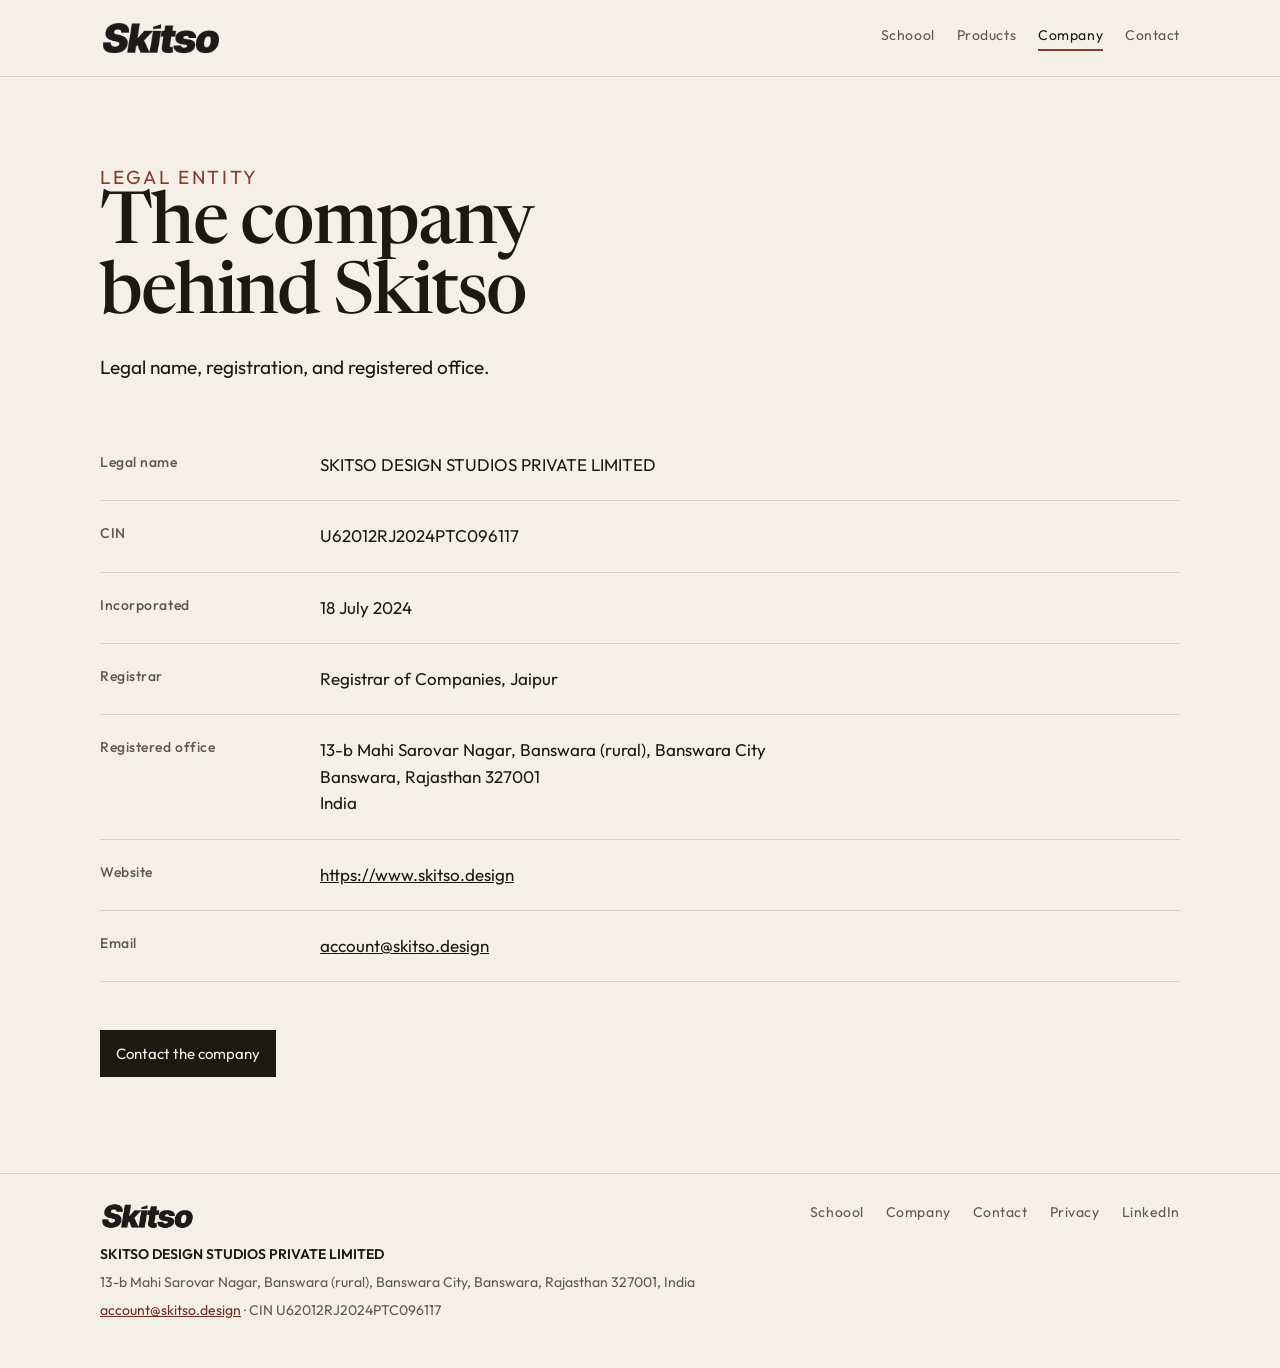
==== company/index.html @ 73d7f1ed "Publish the company site for GitHub Pages. Co-authored-by: Cursor <cursoragent@cursor.com>" ====
<!DOCTYPE html>
<html lang="en">
<head>
  <meta charset="utf-8">
  <meta name="viewport" content="width=device-width, initial-scale=1">
  <meta name="theme-color" content="#f4f0e7">
  <title>Company — SKITSO DESIGN STUDIOS PRIVATE LIMITED</title>
  <meta name="description" content="SKITSO DESIGN STUDIOS PRIVATE LIMITED builds Schoool and designed Selona and Adherity. Registered office in Banswara, Rajasthan. CIN U62012RJ2024PTC096117.">
  <link rel="icon" href="/favicon.png" type="image/png">
  <link rel="canonical" href="https://www.skitso.design/company/">
  <link rel="preconnect" href="https://fonts.googleapis.com">
  <link rel="preconnect" href="https://fonts.gstatic.com" crossorigin>
  <link href="https://fonts.googleapis.com/css2?family=Newsreader:opsz,wght@6..72,500;6..72,600&family=Outfit:wght@400;500;600&display=swap" rel="stylesheet">
  <link rel="stylesheet" href="/css/site.css">
</head>
<body>
  <a class="skip" href="#content">Skip to content</a>
  <header class="letterhead">
    <div class="wrap letterhead-inner">
      <a class="brand" href="/" aria-label="Skitso">
        <img src="/images/logo.png" alt="Skitso" width="122" height="36">
      </a>
      <nav aria-label="Primary">
        <a href="/schoool/">Schoool</a>
        <a href="/#products">Products</a>
        <a href="/company/" aria-current="page">Company</a>
        <a href="/contact/">Contact</a>
      </nav>
    </div>
  </header>

  <main id="content">
    <div class="wrap page-head">
      <p class="kicker">Legal entity</p>
      <h1>The company behind Skitso</h1>
      <p>Legal name, registration, and registered office.</p>
    </div>

    <div class="wrap company-body">
      <table class="facts">
        <tbody>
          <tr>
            <th>Legal name</th>
            <td>SKITSO DESIGN STUDIOS PRIVATE LIMITED</td>
          </tr>
          <tr>
            <th>CIN</th>
            <td>U62012RJ2024PTC096117</td>
          </tr>
          <tr>
            <th>Incorporated</th>
            <td>18 July 2024</td>
          </tr>
          <tr>
            <th>Registrar</th>
            <td>Registrar of Companies, Jaipur</td>
          </tr>
          <tr>
            <th>Registered office</th>
            <td>
              <address>
                13-b Mahi Sarovar Nagar, Banswara (rural), Banswara City<br>
                Banswara, Rajasthan 327001<br>
                India
              </address>
            </td>
          </tr>
          <tr>
            <th>Website</th>
            <td><a href="https://www.skitso.design/">https://www.skitso.design</a></td>
          </tr>
          <tr>
            <th>Email</th>
            <td><a href="mailto:account@skitso.design">account@skitso.design</a></td>
          </tr>
        </tbody>
      </table>

      <p class="company-action"><a class="button" href="/contact/">Contact the company</a></p>
    </div>
  </main>

  <footer class="site-footer">
    <div class="wrap">
      <div class="footer-brand">
        <img src="/images/logo.png" alt="" width="102" height="30">
        <strong>SKITSO DESIGN STUDIOS PRIVATE LIMITED</strong>
        <p>13-b Mahi Sarovar Nagar, Banswara (rural), Banswara City, Banswara, Rajasthan 327001, India</p>
        <p><a href="mailto:account@skitso.design">account@skitso.design</a> · CIN U62012RJ2024PTC096117</p>
      </div>
      <nav aria-label="Footer">
        <a href="/schoool/">Schoool</a>
        <a href="/company/">Company</a>
        <a href="/contact/">Contact</a>
        <a href="/privacy/">Privacy</a>
        <a href="https://www.linkedin.com/company/skitso-design" rel="noopener noreferrer">LinkedIn</a>
      </nav>
    </div>
  </footer>
</body>
</html>
---- css/site.css ----
:root {
  --paper: #f4f0e7;
  --paper-2: #ebe4d6;
  --ink: #1b1914;
  --muted: #5e584e;
  --line: #d9d0c0;
  --rust: #8c3b2a;
  --rust-dark: #6e2d20;
  --max: 1080px;
  --serif: "Newsreader", "Iowan Old Style", Palatino, Georgia, serif;
  --sans: "Outfit", "Avenir Next", "Segoe UI", sans-serif;
}

::selection {
  background: #e7cfc6;
  color: var(--ink);
}

* { box-sizing: border-box; }

html {
  scroll-behavior: smooth;
  scroll-padding-top: 92px;
}

body {
  margin: 0;
  background: var(--paper);
  color: var(--ink);
  font-family: var(--sans);
  font-size: 17px;
  line-height: 1.55;
  text-rendering: optimizeLegibility;
}

a { color: inherit; }

:focus { outline: none; }

:focus-visible {
  outline: 2px solid var(--rust);
  outline-offset: 3px;
}

.skip {
  position: absolute;
  left: 16px;
  top: -48px;
  z-index: 5;
  background: var(--ink);
  color: var(--paper);
  padding: 8px 12px;
  text-decoration: none;
}

.skip:focus { top: 12px; }

img { max-width: 100%; }

.wrap {
  width: min(var(--max), calc(100% - 40px));
  margin: 0 auto;
}

.letterhead {
  border-bottom: 1px solid var(--line);
  background: rgba(244, 240, 231, 0.94);
  backdrop-filter: blur(12px);
  position: sticky;
  top: 0;
  z-index: 2;
}

.letterhead-inner {
  display: flex;
  align-items: center;
  justify-content: space-between;
  gap: 24px;
  min-height: 76px;
  padding: 14px 0;
}

.brand {
  display: flex;
  align-items: center;
  text-decoration: none;
}

.brand img {
  display: block;
  height: 36px;
  width: auto;
}

nav {
  display: flex;
  gap: 22px;
  flex-wrap: wrap;
}

nav a {
  text-decoration: none;
  font-size: 14px;
  letter-spacing: 0.04em;
  color: var(--muted);
}

nav a[aria-current="page"],
nav a:hover { color: var(--ink); }

nav a[aria-current="page"] {
  box-shadow: inset 0 -2px 0 var(--rust);
  padding-bottom: 4px;
}

.hero { padding: 64px 0 72px; }

.hero-grid {
  display: grid;
  grid-template-columns: minmax(0, 1.35fr) minmax(260px, 0.65fr);
  gap: 48px;
  align-items: end;
}

.hero-card {
  border: 1px solid var(--line);
  background: #faf7f1;
  padding: 8px 22px 18px;
}

.hero-card p {
  margin: 0;
  padding: 16px 0;
  border-bottom: 1px solid var(--line);
}

.hero-card p:last-child { border-bottom: 0; padding-bottom: 8px; }

.hero-card strong {
  display: block;
  font-family: var(--serif);
  font-size: 28px;
  font-weight: 500;
  letter-spacing: -0.02em;
  line-height: 1.1;
}

.hero-card span {
  display: block;
  margin-top: 4px;
  color: var(--muted);
  font-size: 15px;
}

.hero-card a {
  color: var(--rust-dark);
  text-underline-offset: 3px;
}

#schoool,
#products,
#who,
#covers,
#live { scroll-margin-top: 92px; }

.kicker {
  margin: 0 0 18px;
  color: var(--rust);
  font-size: 13px;
  letter-spacing: 0.14em;
  text-transform: uppercase;
}

h1 {
  margin: 0;
  font-family: var(--serif);
  font-weight: 500;
  font-size: clamp(42px, 6.4vw, 76px);
  line-height: 0.96;
  letter-spacing: -0.03em;
  max-width: 16ch;
}

h1 .line { display: block; }

.hero h1 { max-width: none; }

.lede {
  max-width: 38rem;
  margin: 28px 0 0;
  font-size: 20px;
  line-height: 1.45;
}

.actions {
  display: flex;
  flex-wrap: wrap;
  gap: 12px;
  margin-top: 32px;
}

.button {
  display: inline-flex;
  align-items: center;
  justify-content: center;
  min-height: 44px;
  background: var(--ink);
  color: var(--paper);
  text-decoration: none;
  padding: 12px 16px;
  font-size: 15px;
}

.button:hover { background: var(--rust-dark); }

.button.ghost {
  background: transparent;
  color: var(--ink);
  box-shadow: inset 0 0 0 1px var(--ink);
}

.button.ghost:hover {
  background: var(--ink);
  color: var(--paper);
}

.band {
  margin-top: 64px;
  background: var(--ink);
  color: var(--paper);
  padding: 72px 0;
}

.band .kicker { color: #e4b2a6; }

.band h2 {
  margin: 0;
  font-family: var(--serif);
  font-weight: 500;
  font-size: clamp(48px, 7vw, 84px);
  letter-spacing: -0.03em;
  line-height: 0.9;
}

.band .lede { color: #e7e1d6; }

.band-top { max-width: 40rem; }

.facts-inline {
  display: grid;
  gap: 18px;
  margin: 0;
  padding: 0;
}

.facts-inline div {
  border-top: 1px solid rgba(244, 240, 231, 0.2);
  padding-top: 12px;
}

.facts-inline dt {
  color: #b7afa3;
  font-size: 12px;
  letter-spacing: 0.12em;
  text-transform: uppercase;
}

.facts-inline dd {
  margin: 4px 0 0;
  font-size: 18px;
}

.band .button {
  background: var(--paper);
  color: var(--ink);
  margin-top: 28px;
}

.band .button:hover { background: #fff; }

.band .button.ghost {
  background: transparent;
  color: var(--paper);
  box-shadow: inset 0 0 0 1px rgba(244, 240, 231, 0.7);
}

.band .button.ghost:hover {
  background: var(--paper);
  color: var(--ink);
}

.band-actions { margin-top: 36px; }

.feature-grid {
  display: grid;
  grid-template-columns: repeat(3, 1fr);
  gap: 1px;
  background: rgba(244, 240, 231, 0.18);
  margin-top: 48px;
  border: 1px solid rgba(244, 240, 231, 0.18);
}

.feature-grid article {
  background: var(--ink);
  padding: 22px 20px 26px;
}

.feature-grid { counter-reset: feat; }

.feature-grid h3 {
  margin: 0 0 8px;
  font-family: var(--serif);
  font-weight: 500;
  font-size: 26px;
}

.feature-grid h3::before {
  counter-increment: feat;
  content: counter(feat, decimal-leading-zero);
  display: block;
  margin-bottom: 12px;
  color: #e4b2a6;
  font-family: var(--sans);
  font-size: 12px;
  font-weight: 500;
  letter-spacing: 0.14em;
}

.feature-grid p { margin: 0; color: #e7e1d6; }

.section { padding: 72px 0; }

.section h2,
.page-head h1 {
  font-family: var(--serif);
  font-weight: 500;
  letter-spacing: -0.03em;
}

.section h2 {
  margin: 0 0 12px;
  font-size: clamp(32px, 4vw, 48px);
}

.section-intro {
  max-width: 38rem;
  margin: 0 0 32px;
  color: var(--muted);
}

.work-grid {
  display: grid;
  grid-template-columns: 1fr 1fr;
  gap: 18px;
}

.work-card {
  display: block;
  text-decoration: none;
  border: 1px solid var(--line);
  background: rgba(255, 255, 255, 0.35);
  padding: 28px 24px 24px;
  min-height: 100%;
}

.work-card:hover { border-color: var(--ink); }

.work-card h3 {
  margin: 0 0 10px;
  font-family: var(--serif);
  font-weight: 500;
  font-size: 36px;
}

.work-card p { margin: 0; }

.work-card .go {
  display: inline-block;
  margin-top: 22px;
  color: var(--rust-dark);
  font-size: 14px;
  letter-spacing: 0.06em;
  text-transform: uppercase;
}

.identity {
  border-top: 1px solid var(--line);
  padding: 28px 0 72px;
}

.identity dl {
  display: grid;
  grid-template-columns: 1.4fr 1.6fr 1fr 1fr;
  gap: 22px;
  margin: 0;
}

.identity dt {
  color: var(--muted);
  font-size: 12px;
  letter-spacing: 0.12em;
  text-transform: uppercase;
  margin-bottom: 6px;
}

.identity dd { margin: 0; }

.identity a { color: var(--rust-dark); }

.identity-more { margin: 22px 0 0; }

.page-head { padding: 64px 0 12px; }

.page-head h1 {
  margin: 0;
  font-size: clamp(42px, 6vw, 72px);
  line-height: 0.96;
  max-width: 14ch;
}

.page-head p {
  max-width: 40rem;
  margin: 22px 0 0;
  font-size: 19px;
}

.jumps {
  display: flex;
  flex-wrap: wrap;
  gap: 10px 20px;
  margin: 28px 0 0;
  padding: 0;
  list-style: none;
}

.jumps a {
  color: var(--rust-dark);
  text-decoration: none;
  border-bottom: 1px solid var(--line);
  padding-bottom: 2px;
}

.jumps a:hover { border-bottom-color: var(--rust); }

.steps {
  display: grid;
  grid-template-columns: repeat(3, 1fr);
  gap: 28px;
  counter-reset: step;
  margin-top: 12px;
}

.steps article { counter-increment: step; }

.steps h3 {
  margin: 0 0 8px;
  font-size: 18px;
  font-weight: 600;
}

.steps h3::before {
  content: counter(step, decimal-leading-zero);
  display: block;
  margin-bottom: 12px;
  color: var(--rust);
  font-family: var(--serif);
  font-size: 28px;
  font-weight: 500;
}

.steps p { margin: 0; color: var(--muted); }

.plain-grid {
  display: grid;
  grid-template-columns: 1fr 1fr;
  gap: 18px;
}

.plain-grid article {
  border: 1px solid var(--line);
  background: rgba(255, 255, 255, 0.35);
  padding: 22px 20px 26px;
}

.plain-grid h3 {
  margin: 0 0 8px;
  font-family: var(--serif);
  font-weight: 500;
  font-size: 28px;
}

.plain-grid p { margin: 0; }

.company-body {
  padding-top: 36px;
  padding-bottom: 96px;
}

.facts {
  width: 100%;
  border-collapse: collapse;
  margin: 0 0 8px;
}

.facts th,
.facts td {
  text-align: left;
  vertical-align: top;
  padding: 22px 0;
  border-bottom: 1px solid var(--line);
}

.facts th {
  width: 220px;
  padding-right: 24px;
  color: var(--muted);
  font-weight: 500;
  font-size: 14px;
  letter-spacing: 0.04em;
}

.prose { max-width: 42rem; }
.prose p { margin: 0 0 16px; }
.prose h2 {
  margin: 36px 0 10px;
  font-family: var(--serif);
  font-weight: 500;
  font-size: 28px;
}
.company-body .prose h2 {
  margin-top: 72px;
  margin-bottom: 18px;
}
.company-body .prose p { margin-bottom: 18px; }
.company-body .prose .button { margin-top: 10px; }
.company-action { margin: 48px 0 0; }
.prose-page { padding-bottom: 72px; }
.prose a { color: var(--rust-dark); }

address { font-style: normal; }

.contact-grid {
  display: grid;
  grid-template-columns: 1fr 1fr 1.15fr;
  gap: 28px;
  padding-top: 48px;
  padding-bottom: 96px;
}

.panel {
  border: 1px solid var(--line);
  background: #faf7f1;
  padding: 36px 32px 40px;
}

.panel h2 {
  margin: 0 0 18px;
  font-family: var(--serif);
  font-weight: 500;
  font-size: 32px;
}

.panel p { margin: 0 0 16px; }
.panel p:last-child { margin-bottom: 0; }
.panel a { color: var(--rust-dark); }
.panel a.button,
.panel a.button:hover { color: var(--paper); }
.panel address { line-height: 1.65; }
.panel .button { margin-top: 12px; }
.panel .after-address { margin-top: 28px; margin-bottom: 0; }

.site-footer {
  border-top: 1px solid var(--line);
  padding: 28px 0 40px;
  color: var(--muted);
  font-size: 14px;
}

.site-footer .wrap {
  display: flex;
  justify-content: space-between;
  gap: 24px;
  align-items: start;
}

.footer-brand img {
  display: block;
  height: 28px;
  width: auto;
  margin-bottom: 14px;
}

.footer-brand p { margin: 0 0 6px; }

.site-footer strong {
  display: block;
  color: var(--ink);
  font-weight: 600;
  margin-bottom: 6px;
}

.site-footer a { color: var(--rust-dark); }
.site-footer nav a { color: var(--muted); }
.site-footer nav a:hover { color: var(--ink); }

@media (prefers-reduced-motion: reduce) {
  html { scroll-behavior: auto; }
}

@media (max-width: 800px) {
  .hero-grid,
  .band-top,
  .feature-grid,
  .work-grid,
  .steps,
  .plain-grid,
  .contact-grid,
  .identity dl,
  .site-footer .wrap {
    grid-template-columns: 1fr;
  }

  .actions { align-items: stretch; }
  .button { width: 100%; }

  .letterhead-inner,
  .site-footer .wrap {
    align-items: start;
    flex-direction: column;
  }

  .hero { padding-top: 40px; }
  .hero h1 { font-size: 40px; }
  .band { padding: 48px 0; }
  .company-body { padding-top: 28px; padding-bottom: 72px; }
  .contact-grid { padding-top: 32px; padding-bottom: 72px; gap: 20px; }

  .facts,
  .facts tbody,
  .facts tr,
  .facts th,
  .facts td {
    display: block;
    width: 100%;
  }

  .facts th {
    width: auto;
    padding: 18px 0 4px;
    border-bottom: 0;
  }

  .facts td { padding: 0 0 18px; }
}

a.button,
.prose a.button,
.panel a.button {
  color: var(--paper);
}

a.button:hover,
.prose a.button:hover,
.panel a.button:hover {
  color: var(--paper);
  background: var(--rust-dark);
}

a.button.ghost,
.prose a.button.ghost {
  color: var(--ink);
  background: transparent;
}

a.button.ghost:hover,
.prose a.button.ghost:hover {
  color: var(--paper);
  background: var(--ink);
}

.band a.button {
  color: var(--ink);
  background: var(--paper);
}

.band a.button:hover {
  color: var(--ink);
  background: #fff;
}

.band a.button.ghost {
  color: var(--paper);
  background: transparent;
}

.band a.button.ghost:hover {
  color: var(--ink);
  background: var(--paper);
}
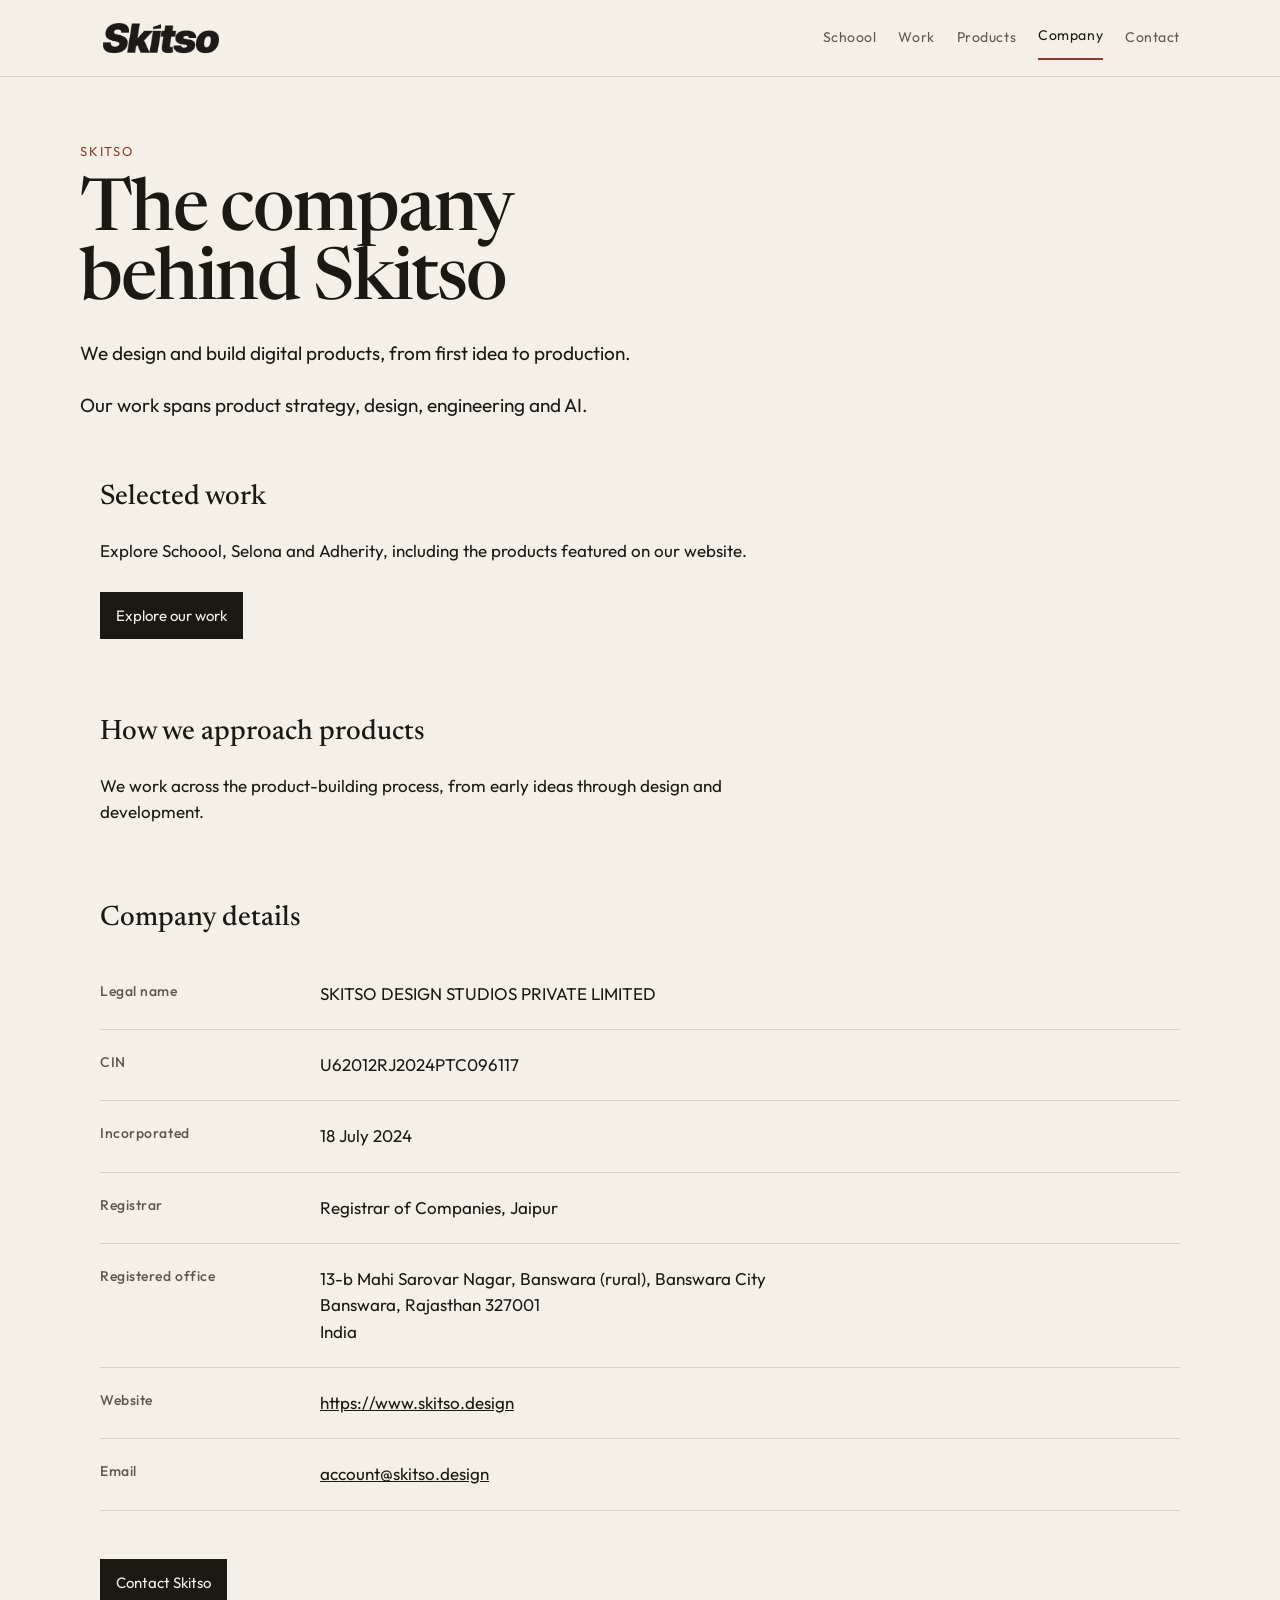
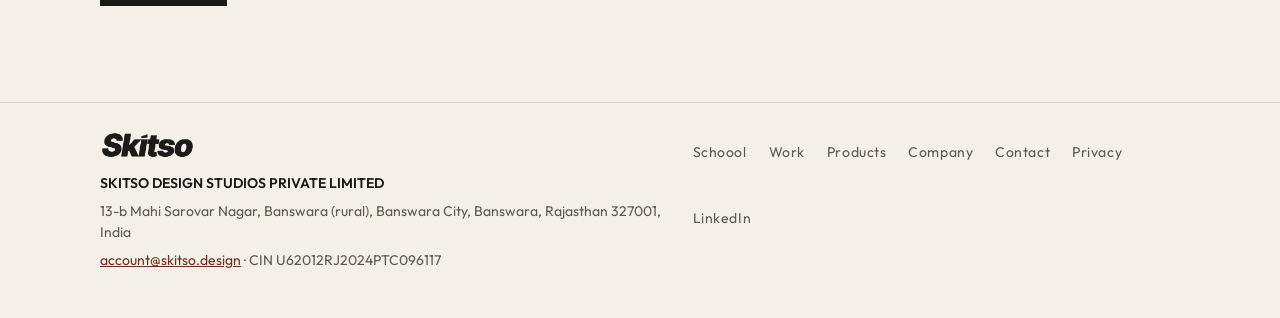
==== commit 3d4704d5: "updated copy" ====
--- a/company/index.html
+++ b/company/index.html
@@ -2,10 +2,10 @@
 <html lang="en">
 <head>
   <meta charset="utf-8">
-  <meta name="viewport" content="width=device-width, initial-scale=1">
+  <meta name="viewport" content="width=device-width, initial-scale=1, viewport-fit=cover">
   <meta name="theme-color" content="#f4f0e7">
   <title>Company — SKITSO DESIGN STUDIOS PRIVATE LIMITED</title>
-  <meta name="description" content="SKITSO DESIGN STUDIOS PRIVATE LIMITED builds Schoool and designed Selona and Adherity. Registered office in Banswara, Rajasthan. CIN U62012RJ2024PTC096117.">
+  <meta name="description" content="Skitso designs and builds digital products, from first idea to production. SKITSO DESIGN STUDIOS PRIVATE LIMITED is registered in Banswara, Rajasthan. CIN U62012RJ2024PTC096117.">
   <link rel="icon" href="/favicon.png" type="image/png">
   <link rel="canonical" href="https://www.skitso.design/company/">
   <link rel="preconnect" href="https://fonts.googleapis.com">
@@ -22,7 +22,8 @@
       </a>
       <nav aria-label="Primary">
         <a href="/schoool/">Schoool</a>
-        <a href="/#products">Products</a>
+        <a href="/work/">Work</a>
+        <a href="/products/">Products</a>
         <a href="/company/" aria-current="page">Company</a>
         <a href="/contact/">Contact</a>
       </nav>
@@ -31,12 +32,23 @@
 
   <main id="content">
     <div class="wrap page-head">
-      <p class="kicker">Legal entity</p>
+      <p class="kicker">Skitso</p>
       <h1>The company behind Skitso</h1>
-      <p>Legal name, registration, and registered office.</p>
+      <p>We design and build digital products, from first idea to production.</p>
+      <p>Our work spans product strategy, design, engineering and AI.</p>
     </div>
 
     <div class="wrap company-body">
+      <div class="prose">
+        <h2>Selected work</h2>
+        <p>Explore Schoool, Selona and Adherity, including the products featured on our website.</p>
+        <p><a class="button" href="/work/">Explore our work</a></p>
+
+        <h2>How we approach products</h2>
+        <p>We work across the product-building process, from early ideas through design and development.</p>
+
+        <h2>Company details</h2>
+      </div>
       <table class="facts">
         <tbody>
           <tr>
@@ -76,7 +88,7 @@
         </tbody>
       </table>
 
-      <p class="company-action"><a class="button" href="/contact/">Contact the company</a></p>
+      <p class="company-action"><a class="button" href="/contact/">Contact Skitso</a></p>
     </div>
   </main>
 
@@ -90,6 +102,8 @@
       </div>
       <nav aria-label="Footer">
         <a href="/schoool/">Schoool</a>
+        <a href="/work/">Work</a>
+        <a href="/products/">Products</a>
         <a href="/company/">Company</a>
         <a href="/contact/">Contact</a>
         <a href="/privacy/">Privacy</a>
--- a/css/site.css
+++ b/css/site.css
@@ -21,6 +21,8 @@
 html {
   scroll-behavior: smooth;
   scroll-padding-top: 92px;
+  -webkit-text-size-adjust: 100%;
+  text-size-adjust: 100%;
 }
 
 body {
@@ -55,11 +57,13 @@
 
 .skip:focus { top: 12px; }
 
-img { max-width: 100%; }
+img { max-width: 100%; height: auto; }
 
 .wrap {
-  width: min(var(--max), calc(100% - 40px));
+  width: min(1120px, 100%);
   margin: 0 auto;
+  padding-left: max(20px, env(safe-area-inset-left));
+  padding-right: max(20px, env(safe-area-inset-right));
 }
 
 .letterhead {
@@ -77,7 +81,8 @@
   justify-content: space-between;
   gap: 24px;
   min-height: 76px;
-  padding: 14px 0;
+  padding-top: 14px;
+  padding-bottom: 14px;
 }
 
 .brand {
@@ -105,6 +110,13 @@
   color: var(--muted);
 }
 
+.letterhead nav a,
+.site-footer nav a {
+  display: inline-flex;
+  align-items: center;
+  min-height: 44px;
+}
+
 nav a[aria-current="page"],
 nav a:hover { color: var(--ink); }
 
@@ -157,10 +169,19 @@
   text-underline-offset: 3px;
 }
 
+.page-proof { max-width: 420px; margin-top: 8px; }
+.page-head h1.product-title { max-width: none; }
+.work-card,
+.contact-form,
+.product-links a { position: relative; }
+.form-status[hidden] { display: none; }
+
 #schoool,
 #products,
+#studio,
+#onboarding,
 #who,
-#covers,
+#features,
 #live { scroll-margin-top: 92px; }
 
 .kicker {
@@ -181,7 +202,8 @@
   max-width: 16ch;
 }
 
-h1 .line { display: block; }
+h1 .line,
+.work-card .line { display: block; }
 
 .hero h1 { max-width: none; }
 
@@ -213,6 +235,12 @@
 
 .button:hover { background: var(--rust-dark); }
 
+button.button {
+  border: 0;
+  cursor: pointer;
+  font-family: inherit;
+}
+
 .button.ghost {
   background: transparent;
   color: var(--ink);
@@ -354,17 +382,22 @@
   gap: 18px;
 }
 
+.work-grid.wide { grid-template-columns: repeat(3, minmax(0, 1fr)); }
+
 .work-card {
-  display: block;
+  display: flex;
+  flex-direction: column;
   text-decoration: none;
   border: 1px solid var(--line);
   background: rgba(255, 255, 255, 0.35);
   padding: 28px 24px 24px;
   min-height: 100%;
+  min-width: 0;
 }
 
 .work-card:hover { border-color: var(--ink); }
 
+.work-card h2,
 .work-card h3 {
   margin: 0 0 10px;
   font-family: var(--serif);
@@ -373,14 +406,36 @@
 }
 
 .work-card p { margin: 0; }
+.work-card p + p { margin-top: 10px; }
 
 .work-card .go {
   display: inline-block;
-  margin-top: 22px;
+  margin-top: auto;
+  padding-top: 22px;
   color: var(--rust-dark);
   font-size: 14px;
   letter-spacing: 0.06em;
   text-transform: uppercase;
+}
+
+.studio { border-top: 1px solid var(--line); }
+.studio h2 { max-width: 20em; }
+
+.more { margin: 28px 0 0; }
+.more a { color: var(--rust-dark); }
+
+.sr,
+.hp {
+  position: absolute;
+  width: 1px;
+  height: 1px;
+  padding: 0;
+  margin: -1px;
+  overflow: hidden;
+  clip: rect(0, 0, 0, 0);
+  clip-path: inset(50%);
+  white-space: nowrap;
+  border: 0;
 }
 
 .identity {
@@ -422,6 +477,12 @@
   max-width: 40rem;
   margin: 22px 0 0;
   font-size: 19px;
+}
+
+.page-head .kicker {
+  margin: 0 0 18px;
+  max-width: none;
+  font-size: 13px;
 }
 
 .jumps {
@@ -434,10 +495,11 @@
 }
 
 .jumps a {
+  display: inline-block;
+  padding: 12px 0 2px;
   color: var(--rust-dark);
   text-decoration: none;
   border-bottom: 1px solid var(--line);
-  padding-bottom: 2px;
 }
 
 .jumps a:hover { border-bottom-color: var(--rust); }
@@ -531,6 +593,7 @@
   margin-top: 72px;
   margin-bottom: 18px;
 }
+.company-body .prose h2:first-child { margin-top: 8px; }
 .company-body .prose p { margin-bottom: 18px; }
 .company-body .prose .button { margin-top: 10px; }
 .company-action { margin: 48px 0 0; }
@@ -539,14 +602,6 @@
 
 address { font-style: normal; }
 
-.contact-grid {
-  display: grid;
-  grid-template-columns: 1fr 1fr 1.15fr;
-  gap: 28px;
-  padding-top: 48px;
-  padding-bottom: 96px;
-}
-
 .panel {
   border: 1px solid var(--line);
   background: #faf7f1;
@@ -562,16 +617,143 @@
 
 .panel p { margin: 0 0 16px; }
 .panel p:last-child { margin-bottom: 0; }
-.panel a { color: var(--rust-dark); }
+.panel a { color: var(--rust-dark); overflow-wrap: anywhere; }
+.panel address { overflow-wrap: anywhere; }
 .panel a.button,
 .panel a.button:hover { color: var(--paper); }
 .panel address { line-height: 1.65; }
 .panel .button { margin-top: 12px; }
 .panel .after-address { margin-top: 28px; margin-bottom: 0; }
 
+.contact-layout {
+  display: grid;
+  grid-template-columns: minmax(0, 1.4fr) minmax(240px, 0.7fr);
+  gap: 28px;
+  align-items: start;
+  padding-top: 36px;
+  padding-bottom: 96px;
+}
+
+.contact-aside {
+  display: grid;
+  gap: 18px;
+}
+
+.contact-form {
+  display: grid;
+  gap: 16px;
+  align-content: start;
+}
+
+.contact-form h2,
+.contact-form p { margin: 0; }
+
+.contact-form h2 + p {
+  margin-top: 8px;
+  color: var(--muted);
+}
+
+.form-row {
+  display: grid;
+  grid-template-columns: 1fr 1fr;
+  gap: 16px;
+}
+
+.field {
+  display: grid;
+  gap: 6px;
+  min-width: 0;
+}
+
+.field label {
+  font-size: 14px;
+  color: var(--muted);
+}
+
+.field input,
+.field select,
+.field textarea {
+  width: 100%;
+  margin: 0;
+  padding: 12px 14px;
+  min-height: 48px;
+  border: 1px solid var(--line);
+  border-radius: 0;
+  background: #fff;
+  color: var(--ink);
+  font: inherit;
+  font-size: 16px;
+  line-height: 1.4;
+}
+
+.field textarea {
+  min-height: 150px;
+  resize: vertical;
+}
+
+.field select {
+  appearance: none;
+  background-image: linear-gradient(45deg, transparent 50%, var(--ink) 50%), linear-gradient(135deg, var(--ink) 50%, transparent 50%);
+  background-position: calc(100% - 18px) 22px, calc(100% - 12px) 22px;
+  background-size: 6px 6px, 6px 6px;
+  background-repeat: no-repeat;
+  padding-right: 36px;
+}
+
+.field input:user-invalid,
+.field select:user-invalid,
+.field textarea:user-invalid {
+  border-color: var(--rust);
+}
+
+.form-foot {
+  color: var(--muted);
+  font-size: 14px;
+}
+
+.form-foot a { color: var(--rust-dark); }
+
+.contact-form .button { justify-self: start; margin-top: 0; }
+
+.button:disabled {
+  cursor: wait;
+  opacity: 0.55;
+}
+
+.form-status {
+  padding: 14px 16px;
+  border: 1px solid var(--line);
+  background: #fff;
+}
+
+.form-status[data-state="error"] {
+  border-color: var(--rust);
+  color: var(--rust-dark);
+}
+
+.form-status a { color: var(--rust-dark); }
+
+.contact-form.is-sent > :not(.form-status) { display: none; }
+
+.product-links {
+  list-style: none;
+  margin: 8px 0 0;
+  padding: 0;
+}
+
+.product-links a {
+  display: flex;
+  align-items: center;
+  min-height: 44px;
+  text-decoration: none;
+  border-bottom: 1px solid var(--line);
+}
+
+.product-links li:last-child a { border-bottom: 0; }
+
 .site-footer {
   border-top: 1px solid var(--line);
-  padding: 28px 0 40px;
+  padding: 28px 0 max(40px, env(safe-area-inset-bottom));
   color: var(--muted);
   font-size: 14px;
 }
@@ -590,7 +772,7 @@
   margin-bottom: 14px;
 }
 
-.footer-brand p { margin: 0 0 6px; }
+.footer-brand p { margin: 0 0 6px; overflow-wrap: anywhere; }
 
 .site-footer strong {
   display: block;
@@ -607,33 +789,69 @@
   html { scroll-behavior: auto; }
 }
 
-@media (max-width: 800px) {
+@media (max-width: 900px) {
   .hero-grid,
-  .band-top,
+  .contact-layout,
+  .steps {
+    grid-template-columns: 1fr;
+  }
+
+  .hero-grid { gap: 28px; align-items: start; }
+  .feature-grid,
+  .identity dl { grid-template-columns: 1fr 1fr; }
+  .work-grid.wide { grid-template-columns: 1fr; }
+  .contact-layout { padding-top: 28px; padding-bottom: 72px; }
+}
+
+@media (max-width: 720px) {
+  html { scroll-padding-top: 148px; }
+
+  .letterhead-inner,
+  .site-footer .wrap {
+    align-items: stretch;
+    flex-direction: column;
+    gap: 8px;
+  }
+
+  .letterhead-inner {
+    min-height: 0;
+    padding-top: 10px;
+    padding-bottom: 6px;
+  }
+
+  .letterhead .brand { align-self: flex-start; }
+
+  .letterhead nav,
+  .site-footer nav {
+    gap: 0 16px;
+    min-width: 0;
+  }
+
   .feature-grid,
   .work-grid,
-  .steps,
   .plain-grid,
-  .contact-grid,
   .identity dl,
-  .site-footer .wrap {
+  .form-row {
     grid-template-columns: 1fr;
   }
 
-  .actions { align-items: stretch; }
-  .button { width: 100%; }
-
-  .letterhead-inner,
-  .site-footer .wrap {
-    align-items: start;
-    flex-direction: column;
-  }
-
-  .hero { padding-top: 40px; }
-  .hero h1 { font-size: 40px; }
+  .hero { padding: 32px 0 48px; }
+  .hero h1,
+  .page-head h1 { font-size: clamp(34px, 10vw, 46px); }
   .band { padding: 48px 0; }
-  .company-body { padding-top: 28px; padding-bottom: 72px; }
-  .contact-grid { padding-top: 32px; padding-bottom: 72px; gap: 20px; }
+  .band h2 { font-size: clamp(34px, 10vw, 52px); }
+  .section { padding: 48px 0; }
+  .section h2 { font-size: clamp(28px, 8vw, 40px); }
+  .page-head { padding: 36px 0 8px; }
+  .company-body { padding-top: 20px; padding-bottom: 64px; }
+  .contact-layout { padding-top: 20px; padding-bottom: 56px; gap: 16px; }
+  .panel { padding: 24px 18px 28px; }
+  .hero-card { padding: 4px 16px 14px; }
+  .work-card,
+  .plain-grid article { padding: 22px 18px; }
+  .kicker { letter-spacing: 0.08em; }
+  .lede,
+  .page-head p { font-size: 17px; }
 
   .facts,
   .facts tbody,
@@ -650,7 +868,23 @@
     border-bottom: 0;
   }
 
-  .facts td { padding: 0 0 18px; }
+  .facts td {
+    padding: 0 0 18px;
+    overflow-wrap: anywhere;
+  }
+}
+
+@media (max-width: 540px) {
+  .actions { flex-direction: column; align-items: stretch; }
+  .button,
+  .contact-form .button { width: 100%; }
+  .hero h1,
+  .page-head h1 { font-size: clamp(32px, 9.4vw, 38px); }
+  .band h2 { font-size: clamp(32px, 10vw, 42px); }
+  .work-card h2,
+  .work-card h3 { font-size: 30px; }
+  .panel h2,
+  .prose h2 { font-size: 26px; }
 }
 
 a.button,
